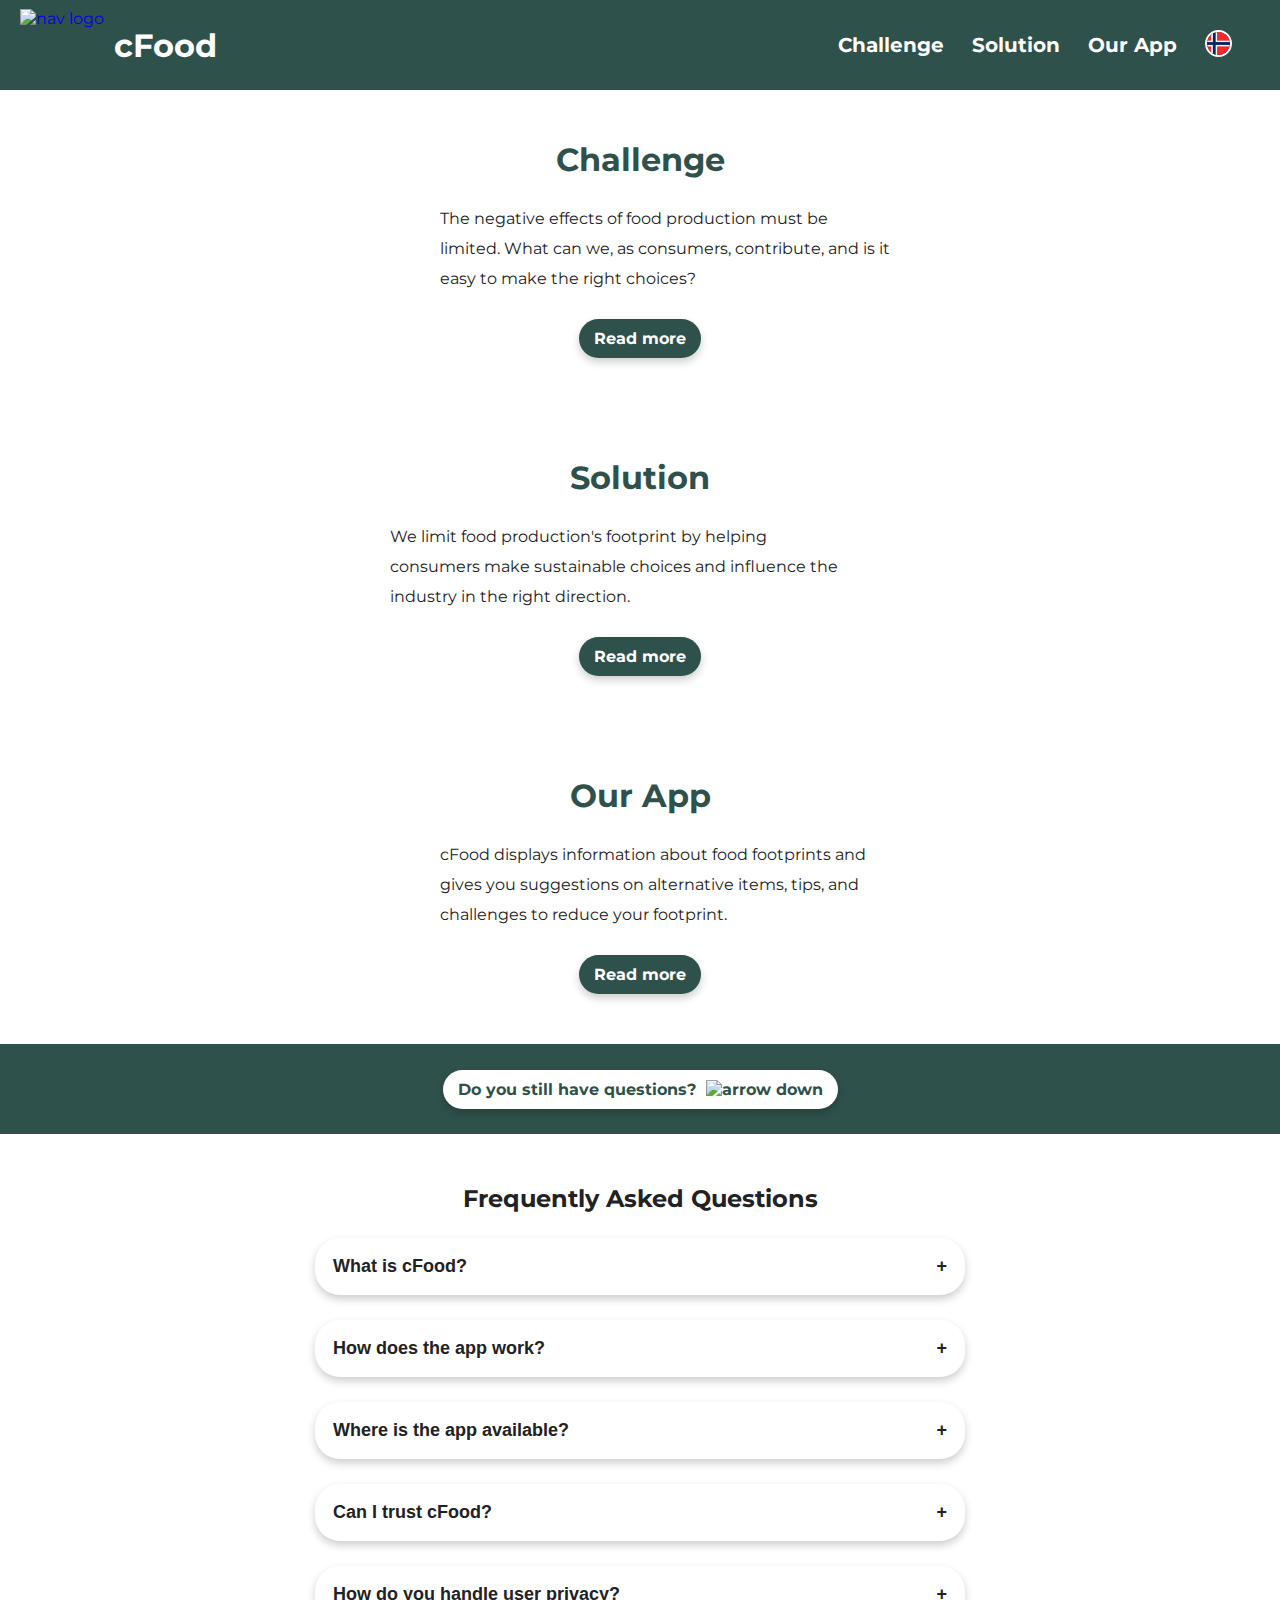
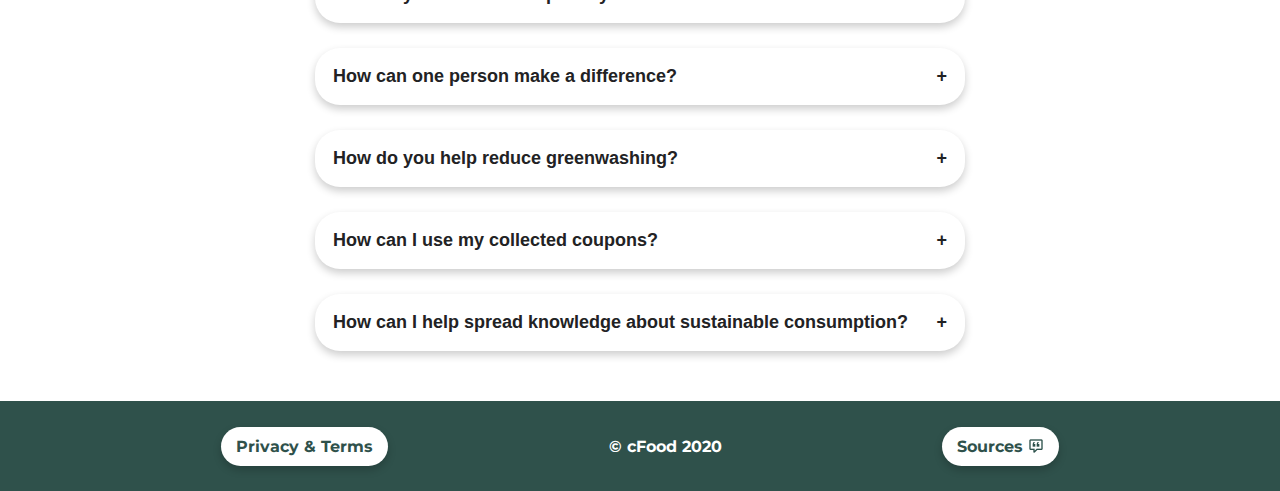
==== en/index.html @ 06d86642 "Merge pull request #17 from andordavoti/english-translation" ====
<!DOCTYPE html>
<html lang="en">

<head>
  <!-- Character set -->
  <meta charset="UTF-8" />

  <!-- Scaling -->
  <meta name="viewport" content="width=device-width, initial-scale=1.0" />

  <!-- Website title -->
  <title>cFood</title>

  <!-- Website favicon -->
  <link rel="icon" type="image/png" href="../assets/img/favicon.png" />

  <!-- CSS imports -->
  <link rel="stylesheet" href="../assets/css/nav.css" />
  <link rel="stylesheet" href="../assets/css/footer.css" />
  <link rel="stylesheet" href="../assets/css/footer.css" />
  <link rel="stylesheet" href="../assets/css/button.css" />
  <link rel="stylesheet" href="../assets/css/drop-down.css" />
  <link rel="stylesheet" href="../assets/css/index-bg.css" />
  <link rel="stylesheet" href="../assets/css/global-styles.css" />
  <noscript>
    <link rel="stylesheet" href="../assets/css/noscript.css" />
  </noscript>

  <!-- Import fonts from Google Fonts -->
  <link rel="preconnect" href="https://fonts.gstatic.com" />
  <link
    href="https://fonts.googleapis.com/css2?family=Montserrat:ital,wght@0,300;0,400;0,500;0,600;0,700;1,300;1,400;1,500;1,600;1,700&display=swap"
    rel="stylesheet" />
</head>

<body>
  <!-- NAV START -->
  <nav>
    <a href="index.html">
      <div class="nav-logo">
        <img src="../assets/img/nav-logo.png" alt="nav logo" />
        <h1>cFood</h1>
      </div>
    </a>

    <div class="links">
      <div class="link">
        <a href="challenge.html">Challenge</a>
      </div>

      <div class="link">
        <a href="solution.html">Solution</a>
      </div>

      <div class="link">
        <a href="app.html">Our App</a>
      </div>

      <div>
        <a href=""><img class="flag-icon" src="../assets/img/icons/norwegian-flag.png" alt="norwegian" /></a>
      </div>
    </div>

    <img class="hamburger" src="../assets/img/icons/menu.png" alt="hamburger menu" />
  </nav>
  <!-- NAV END -->

  <main>
    <!-- INDEX BG SECTION START -->
    <section class="index-bg">
      <div class="sections">
        <div class="section-challenge">
          <div class="section-content">
            <img src="../assets/img/decorative/index-challenge.png" alt="" />

            <div class="section-text">
              <h1>Challenge</h1>
              <p>
                The negative effects of food production must be limited. What can we, as consumers, contribute, and is
                it easy to make the right choices?
              </p>

              <a href="challenge.html" class="button green-btn">Read more</a>
            </div>
          </div>
        </div>

        <div class="section-solution">
          <div class="section-content">
            <img src="../assets/img/decorative/index-solution.png" alt="" />

            <div class="section-text">
              <h1>Solution</h1>
              <p>
                We limit food production's footprint by helping consumers make sustainable choices and influence the
                industry in the right direction.
              </p>

              <a href="solution.html" class="button green-btn">Read more</a>
            </div>
          </div>
        </div>

        <div class="section-app">
          <div class="section-content">
            <img src="../assets/img/decorative/index-app.png" alt="" />

            <div class="section-text">
              <h1>Our App</h1>
              <p>
                cFood displays information about food footprints and gives you suggestions on alternative items, tips,
                and challenges to reduce your footprint.
              </p>

              <a href="app.html" class="button green-btn">Read more</a>
            </div>
          </div>
        </div>
      </div>

      <div class="scroll-down-faq-container">
        <a href="#faq" class="button white-btn">Do you still have questions?
          <img src="../assets/img/icons/arrow-down-green.png" alt="arrow down" /></a>
      </div>
    </section>
    <!-- INDEX BG SECTION END -->

    <div id="faq" class="scroll"></div> <!-- scroll to a navbar offset div -->
    <!-- FAQ SECTION START -->
    <section class="faq-section">
      <div class="drop-down-container">
        <h2 class="drop-down-category-title">Frequently Asked Questions</h2>

        <div class="sources-drop-down-content">
          <button class="accordion">What is cFood?</button>
          <div class="panel">
            <p>
              cFood is an app that informs consumers simply and understandably about various foods' footprint.
            </p>
          </div>
        </div>

        <div class="sources-drop-down-content">
          <button class="accordion">How does the app work?</button>
          <div class="panel">
            <p>
              The user can scan or search for food or review previous purchases with integration to Rema 1000s Æ, Coop,
              and Trumf. The footprint of various foods is categorized with smiley faces for easy understanding.
            </p>
          </div>
        </div>

        <div class="sources-drop-down-content">
          <button class="accordion">Where is the app available?</button>
          <div class="panel">
            <p>
              The app is still under development and will be available for iOS and Android during 2020. You can see how
              the app works
              <a class="link-black" href="app.html">here</a>.
            </p>
          </div>
        </div>

        <div class="sources-drop-down-content">
          <button class="accordion">
            Can I trust cFood?
          </button>
          <div class="panel">
            <p>
              cFood is an information and dissemination tool. Therefore, it is our responsibility to be objective, and
              we only use reliable data and standardized classification and labeling to achieve this. You can be assured
              that we will help you make the right choices.
            </p>
          </div>
        </div>

        <div class="sources-drop-down-content">
          <button class="accordion">
            How do you handle user privacy?
          </button>
          <div class="panel">
            <p>
              We only use your information to direct the app towards your choices. We do not cooperate with any food
              producers and do not want to advertise for particular products. Our vision is to be a communicator of
              knowledge that makes sustainable choices more accessible to the public. Read more about privacy
              <a class="link-black" href="privacy.html">here</a>.
            </p>
          </div>
        </div>

        <div class="sources-drop-down-content">
          <button class="accordion">
            How can one person make a difference?
          </button>
          <div class="panel">
            <p>
              The 10 percent richest in the world account for 50 percent of the world's emissions. If we collectively
              make a lifestyle change, we as individuals will significantly reduce global CO2 emissions. We want to
              inform people so that individuals' small actions collectively can create large reductions in emissions.
            </p>
          </div>
        </div>

        <div class="sources-drop-down-content">
          <button class="accordion">
            How do you help reduce greenwashing?
          </button>
          <div class="panel">
            <p>
              We want to create a more transparent production chain by informing consumers with empirical and fact-based
              information. Ambiguous concepts such as green products are cross-checked against empirical data in a
              simple and clear way.
            </p>
          </div>
        </div>

        <div class="sources-drop-down-content">
          <button class="accordion">
            How can I use my collected coupons?
          </button>
          <div class="panel">
            <p>
              In our application, you get challenges and rewards in the form of coupons you can use in various stores.
              You can use these coupons whenever you want as long as they have not expired. You use them by clicking on
              the coupon in the application; then, you will get a barcode. You scan this in the store at checkout.
            </p>
          </div>
        </div>

        <div class="sources-drop-down-content">
          <button class="accordion">
            How can I help spread knowledge about sustainable consumption?
          </button>
          <div class="panel">
            <p>
              We are always open to spreading useful information to more recipients! If you want to cooperate with us,
              you can send an email to post@cfood.no to get in touch with us.
            </p>
          </div>
        </div>
      </div>
    </section>
    <!-- FAQ SECTION END -->
  </main>

  <!-- SCROLL TO TOP BUTTON START -->
  <button onclick="scollToTop()" class="button scroll-to-top-btn">
    <img src="../assets/img/icons/arrow-down-white.png" alt="arrow up" />
  </button>
  <!-- SCROLL TO TOP BUTTON END -->

  <!-- FOOTER START -->
  <footer>
    <a href="privacy.html" class="button white-btn">Privacy & Terms</a>
    <div class="company-name"><span>&#169; </span> cFood 2020</div>
    <a href="sources.html" class="button white-btn">
      Sources <img src="../assets/img/icons/sources-green.png" alt="" />
    </a>
  </footer>
  <!-- FOOTER END -->

  <!-- JAVASCRIPT IMPORTS START -->
  <script src="../assets/js/nav.js"></script>
  <script src="../assets/js/drop-down.js"></script>
  <script src="../assets/js/scroll-to-top.js"></script>
  <!-- JAVASCRIPT IMPORTS END -->
</body>

</html>
---- assets/css/nav.css ----
/* NAV */

/* Nav container */
nav {
  padding-right: 20px;
  height: 10vh;
  width: 100%;
  display: flex;
  align-items: center;
  justify-content: space-between;
  background-color: #2f514b;
  color: #fff;
  position: fixed;
  z-index: 3;
}

/* Nav logo styles */
nav .nav-logo {
  display: flex;
  align-items: center;
  margin-left: 20px;
  height: 8vh;

  -webkit-transition: all 0.4s ease-in-out;
  -moz-transition: all 0.4s ease-in-out;
  -o-transition: all 0.4s ease-in-out;
  transition: all 0.4s ease-in-out;
}
nav .nav-logo img {
  height: 8vh;
}
nav .nav-logo h1 {
  font-size: 2rem;
  margin-left: 10px;
  color: #fff;
}
nav .nav-logo:hover {
  -webkit-transform: translateX(10px);
  -moz-transform: translateX(10px);
  -o-transform: translateX(10px);
  transform: translateX(10px);
}

/* Flag icon styles */
nav .links .flag-icon {
  height: 3vh;
  width: 3vh;
  border: 2px solid white;
  border-radius: 50%;

  -webkit-transition: all 0.4s ease-in-out;
  -moz-transition: all 0.4s ease-in-out;
  -o-transition: all 0.4s ease-in-out;
  transition: all 0.4s ease-in-out;
}
nav .links .flag-icon:hover {
  -webkit-transform: translateY(-5px);
  -moz-transform: translateY(-5px);
  -o-transform: translateY(-5px);
  transform: translateY(-5px);
}

/* Nav link styles */
nav .links {
  max-width: 450px;
  width: 100%;
  display: flex;
  align-items: center;
  justify-content: space-evenly;
}
nav a {
  z-index: 3;
}
nav .link a {
  color: #fff;
  font-weight: bold;
  font-size: 1.25rem;
  text-align: center;
  position: relative;
}
nav .link a:before,
nav .link a:after {
  content: "";
  position: absolute;
  bottom: -5px;
  width: 0px;
  height: 3px;
  -webkit-transition: all 0.4s ease-in-out;
  -moz-transition: all 0.4s ease-in-out;
  -o-transition: all 0.4s ease-in-out;
  transition: all 0.4s ease-in-out;
  opacity: 0;
  background-color: #fff;
}
nav .link a:before {
  left: 50%;
}
nav .link a:after {
  right: 50%;
}
nav .link:hover {
  cursor: pointer;
}
nav .link:hover a:before,
nav .link:hover a:after,
nav .link .active:before,
nav .link .active:after {
  opacity: 1;
}
nav .link:hover a:before,
nav .link:hover a:after,
nav .link .active:before,
nav .link .active:after {
  width: 50%;
}

.hamburger {
  display: none;
}

/* Mobile layout */
@media screen and (max-width: 768px) {
  nav .links {
    position: fixed;
    top: 0;
    background: #2f514b;
    height: 100vh;
    max-width: 100%;
    width: 100%;
    flex-direction: column;
    clip-path: circle(100px at 90% -10%);
    -webkit-clip-path: circle(100px at 90% -10%);
    -webkit-transition: all 1s ease-out;
    -moz-transition: all 1s ease-out;
    -o-transition: all 1s ease-out;
    transition: all 1s ease-out;
    pointer-events: none;
    align-items: center;
    justify-content: space-evenly;
    z-index: 2;
  }
  nav .open {
    clip-path: circle(150vh at 90% -10%);
    -webkit-clip-path: circle(150vh at 90% -10%);
    pointer-events: all;
  }

  nav .links .flag-icon {
    height: 7vh;
    width: 7vh;
  }

  nav .links .link {
    z-index: 2;
    opacity: 0;
  }
  nav .links .link a {
    font-size: 1.75rem;
  }

  /* fade in each nav link one by one */
  nav .links .link:nth-child(1) {
    -webkit-transition: all 0.5s ease-in 0.2s;
    -moz-transition: all 0.5s ease-in 0.2s;
    -o-transition: all 0.5s ease-in 0.2s;
    transition: all 0.5s ease-in 0.2s;
  }
  nav .links .link:nth-child(2) {
    -webkit-transition: all 0.5s ease-in 0.4s;
    -moz-transition: all 0.5s ease-in 0.4s;
    -o-transition: all 0.5s ease-in 0.4s;
    transition: all 0.5s ease-in 0.4s;
  }
  nav .links .link:nth-child(3) {
    -webkit-transition: all 0.5s ease-in 0.6s;
    -moz-transition: all 0.5s ease-in 0.6s;
    -o-transition: all 0.5s ease-in 0.6s;
    transition: all 0.5s ease-in 0.6s;
  }

  /* fade in the flag icon */
  nav .links .flag-icon {
    z-index: 2;
    opacity: 0;

    -webkit-transition: all 0.5s ease-in 0.8s;
    -moz-transition: all 0.5s ease-in 0.8s;
    -o-transition: all 0.5s ease-in 0.8s;
    transition: all 0.5s ease-in 0.8s;
  }

  nav .links .fade {
    opacity: 1;
  }

  .hamburger {
    display: block;
    z-index: 2;
    height: 5vh;
    cursor: pointer;
  }
}
---- assets/css/footer.css ----
/* FOOTER */

/* Dekstop footer */
footer {
  min-height: 10vh;
  display: flex;
  justify-content: space-evenly;
  align-items: center;
  background-color: #2f514b;
  color: #fff;
  font-weight: bold;
}

/* Mobile footer */
@media screen and (max-width: 768px) {
  footer {
    flex-direction: column;
    padding: 40px;
  }

  .company-name {
    padding: 20px;
  }
}
---- assets/css/footer.css ----
/* FOOTER */

/* Dekstop footer */
footer {
  min-height: 10vh;
  display: flex;
  justify-content: space-evenly;
  align-items: center;
  background-color: #2f514b;
  color: #fff;
  font-weight: bold;
}

/* Mobile footer */
@media screen and (max-width: 768px) {
  footer {
    flex-direction: column;
    padding: 40px;
  }

  .company-name {
    padding: 20px;
  }
}
---- assets/css/button.css ----
/* BUTTONS */

/* General button styles */
.button {
  display: flex;
  justify-content: center;
  align-items: center;
  cursor: pointer;
  text-align: center;
  font-weight: bold;
  font-size: 16px;
  padding: 10px 15px;
  border-radius: 25px;
  border: none;

  -webkit-transition: all 0.4s ease-in-out;
  -moz-transition: all 0.4s ease-in-out;
  -o-transition: all 0.4s ease-in-out;
  transition: all 0.4s ease-in-out;
  box-shadow: 0 4px 8px 0 rgba(0, 0, 0, 0.2);
}
.button:hover {
  -webkit-transform: translateY(-5px);
  -moz-transform: translateY(-5px);
  -o-transform: translateY(-5px);
  transform: translateY(-5px);
}

/* White button */
.white-btn {
  background-color: #fff;
  color: #2f514b;
}

/* Green button */
.green-btn {
  background-color: #2f514b;
  color: #fff;
}

/* Nested image in the green or white button */
.white-btn img,
.green-btn img {
  width: 16px;
  margin-left: 5px;
}

/* Scroll to top button */
.scroll-to-top-btn {
  opacity: 0;
  position: fixed;
  width: 50px;
  height: 50px;
  border-radius: 50%;
  bottom: 2.5vh;
  right: 25px;
  z-index: 10;
  border: 3px solid #fff;
  background-color: #2f514b;
  cursor: pointer;
  outline: none;
}
.scroll-to-top-btn img {
  width: 30px;
  transform: rotate(180deg);
}

/* Hide scroll to top button on mobile devices, it's redundant since it's a built in feature on mobile devices and it would cover up content */
@media screen and (max-width: 768px) {
  .scroll-to-top-btn {
    display: none;
  }
}
---- assets/css/drop-down.css ----
/* DROPDOWN */

/* Main Container */
.drop-down-container {
  padding: 50px;
  padding-top: 0px;
  max-width: 750px;
  display: block;
  margin-left: auto;
  margin-right: auto;
  text-align: left;
}

/* Category title styles */
.drop-down-category-title {
  padding-top: 50px;
  text-align: center;
  color: var(--dark-green);
}

/* Accordion styles */
.accordion {
  outline: 0;
  background-color: var(--white);
  color: var(--black);
  cursor: pointer;
  padding: 18px;
  margin-top: 25px;
  width: 100%;
  border: none;
  text-align: left;
  font-size: 18px;
  font-weight: 600;
  box-shadow: 0 4px 8px 0 rgba(0, 0, 0, 0.2);
  border-radius: 25px;
}
.accordion:hover {
  background-color: whitesmoke;
}
.accordion:focus {
  border: 5px solid #2f514b;
}
.accordion:after {
  content: "\002B";
  color: var(--dark-green);
  font-weight: bold;
  float: right;
  margin-left: 5px;

  -webkit-transition: all 0.25s ease-in-out;
  -moz-transition: all 0.25s ease-in-out;
  -o-transition: all 0.25s ease-in-out;
  transition: all 0.25s ease-in-out;
}

/* Panel styles */
.panel {
  border-bottom-left-radius: 25px;
  border-bottom-right-radius: 25px;
  padding: 0 18px;
  max-height: 0;
  background-color: whitesmoke;
  font-size: 15px;
  display: block;
  overflow: hidden;

  -webkit-transition: all 0.25s ease-in-out;
  -moz-transition: all 0.25s ease-in-out;
  -o-transition: all 0.25s ease-in-out;
  transition: all 0.25s ease-in-out;
}
.panel-open {
  max-height: 1000vh; /* should expand to as big as it can be, to achieve an animation it needs to use the max-height property */
  padding: 18px 18px;
}
.panel p {
  font-size: 15px;
  line-height: 30px;
  color: var(--black);
}

/* Active classes for when the accordion is open */
.active {
  border-bottom-left-radius: 0;
  border-bottom-right-radius: 0;
}
.active:after {
  transform: rotate(45deg);
}

@media screen and (max-width: 768px) {
  .drop-down-container {
    padding: 25px;
    padding-top: 0px;
  }
  .drop-down-category-title {
    padding-top: 25px;
  }
}
---- assets/css/index-bg.css ----
/* INDEX PAGE MAIN BACKGROUND */

/* Section styles */
.index-bg .sections {
  padding-top: 10vh; /* offset height of navbar */
  width: 100%;
  height: 90vh;
  display: flex;
  flex-direction: row;
  flex: 1;
  justify-content: space-between;
  overflow: hidden;
}

/* Scroll down to FAQ container style  */
.index-bg .scroll-down-faq-container {
  height: 10vh;
  background-color: #2f514b;
  display: flex;
  justify-content: center;
  align-items: center;
}
.index-bg .scroll-down-faq-container .button {
  display: inline-block;
}

/* Borders for challenge and app sections */
.index-bg .section-challenge {
  border-right: 4px solid #2f514b;
}
.index-bg .section-app {
  border-left: 4px solid #2f514b;
}

/* Common styles for all sections */
.index-bg .section-challenge,
.index-bg .section-solution,
.index-bg .section-app {
  flex: 1;
  background-position: center;
  background-repeat: no-repeat;
  background-size: cover;
  display: flex;
  flex-direction: column;
  justify-content: center;
  align-items: center;
}

/* Styles for section content */
.index-bg .section-content {
  display: flex;
  flex-direction: column;
  align-items: center;
}
.index-bg .section-content .section-text {
  text-align: center;
}
.index-bg .section-content img {
  max-width: 200px;
  max-height: 200px;
}
.index-bg .section-content h1 {
  padding: 25px;
  color: #2f514b;
}
.index-bg .section-content p {
  padding: 0 50px;
  padding-bottom: 25px;
  line-height: 30px;
  max-width: 500px;
  text-align: left;
}
.index-bg .section-content .button {
  display: inline-block;
}

/* Tablet layout */
@media screen and (max-width: 1400px) {
  .index-bg .sections {
    padding-top: 10vh;
    width: 100%;
    height: auto;
    flex-direction: column;
  }

  .index-bg .section-challenge,
  .index-bg .section-solution,
  .index-bg .section-app {
    transform: none;
  }

  .index-bg .section-content {
    flex-direction: row-reverse;
    transform: none;
  }

  .index-bg .section-challenge {
    border-right: none;
    padding-top: 50px;
    padding-bottom: 50px;
  }

  .index-bg .section-solution {
    padding-top: 50px;
    padding-bottom: 50px;
  }

  .index-bg .section-app {
    border-left: none;
    padding-bottom: 50px;
    padding-top: 50px;
  }

  .index-bg .section-challenge .section-content,
  .index-bg .section-app .section-content {
    flex-direction: row;
  }

  .index-bg .section-solution p {
    padding-left: 0;
  }

  .index-bg .section-challenge p,
  .index-bg .section-app p {
    padding-right: 0;
  }

  .index-bg .section-content h1 {
    padding-top: 0;
  }
}

/* Mobile layout */
@media screen and (max-width: 768px) {
  .index-bg .section-content {
    flex-direction: column;
  }

  .index-bg .section-challenge .section-content,
  .index-bg .section-app .section-content {
    flex-direction: column;
  }

  .index-bg .section-content h1 {
    padding-top: 25px;
  }

  .index-bg .section-challenge p,
  .index-bg .section-solution p,
  .index-bg .section-app p {
    padding-left: 25px;
    padding-right: 25px;
  }
}
---- assets/css/global-styles.css ----
/* GLOBAL STYLES */

/* Reset padding and margin for all HTML elements and standardize box sizing */
* {
  padding: 0;
  margin: 0;
  box-sizing: border-box;
}

html {
  scroll-behavior: smooth; /* Enable smooth scrolling for supported browsers */
}

body {
  color: #222224; /* set default color for all elements */
  font-family: "Montserrat", sans-serif; /* set default font */
  background-color: #ffffff;
}

/* LINK STYLES FOR SOURCES AND DIRECT LINKS */
a {
  text-decoration: none;
}

.link-white {
  color: #fff;
}

.link-white:hover {
  color: #2f514b;
  font-weight: bold;
}

.link-green {
  color: #222224;
}

.link-green:hover {
  color: #2f514b;
}

.external-link {
  text-decoration: underline;
  color: #222224;
}

.external-link-img {
  width: 16px;
  height: 16px;
}

.external-link:hover {
  color: #2f514b;
}

.box-links {
  text-align: center;
  padding-top: 10px;
}

/* BOLD STYLE FOR TEXT ELEMENTS */
.weighted-text {
  color: #2f514b;
  font-weight: bold;
}
.weighted-text-black {
  font-weight: bold;
}

/* Offset the navbar height */
.scroll {
  position: absolute;
  transform: translateY(-10vh);
}

/* SECTION STYLES */
.full-height-nav,
.full-height-nav-footer {
  display: flex;
  flex-direction: column;
  justify-content: center;
}

.full-height-nav {
  min-height: 90vh;
}

.full-height-nav-footer {
  min-height: 80vh;
  border-top: 1px solid lightgray;
}

.faq-section {
  width: 100%;
}

/* SPACING (always overwrite existing styles) */
.m-top-0 {
  margin-top: 0 !important;
}

.m-top-25 {
  margin-top: 25px !important;
}

.p-top-25 {
  padding-top: 25px !important;
}

.p-top-50 {
  padding-top: 50px !important;
}

.p-bottom-0 {
  padding-bottom: 0 !important;
}

.p-bottom-25 {
  padding-bottom: 25px !important;
}

.p-bottom-50 {
  padding-bottom: 50px !important;
}
---- assets/css/noscript.css ----
/* NO SCRIPT STYLES */

/* Drop down styles */
.panel {
  max-height: 300vh; /* open up the accordions when JS is disabled */
  padding: 18px 18px;
}
.accordion {
  border-bottom-left-radius: 0;
  border-bottom-right-radius: 0;
}
.accordion:after {
  content: ""; /* Remove open/close icon */
}

/* Mobile navbar styles */
@media screen and (max-width: 768px) {
  nav {
    padding-right: 0;
  }

  .hamburger {
    display: none;
  }

  nav .nav-logo {
    display: block;
    margin-left: 5px;
  }

  nav .nav-logo h1 {
    display: none;
  }

  nav .links .flag-icon {
    opacity: 1;
    height: 3vh;
    width: 3vh;
  }

  nav .links {
    position: static;
    background: var(--dark-green);
    height: 10vh;
    max-width: 100%;
    width: 100%;
    clip-path: none;
    -webkit-clip-path: none;
    -webkit-transition: all 1s ease-out;
    -moz-transition: all 1s ease-out;
    -o-transition: all 1s ease-out;
    transition: none;
    pointer-events: all;
    flex-direction: row;
    align-items: center;
    justify-content: space-evenly;
  }

  nav .links .link {
    z-index: 2;
    opacity: 1;
  }

  nav .links .link a {
    font-size: 1rem;
  }
}
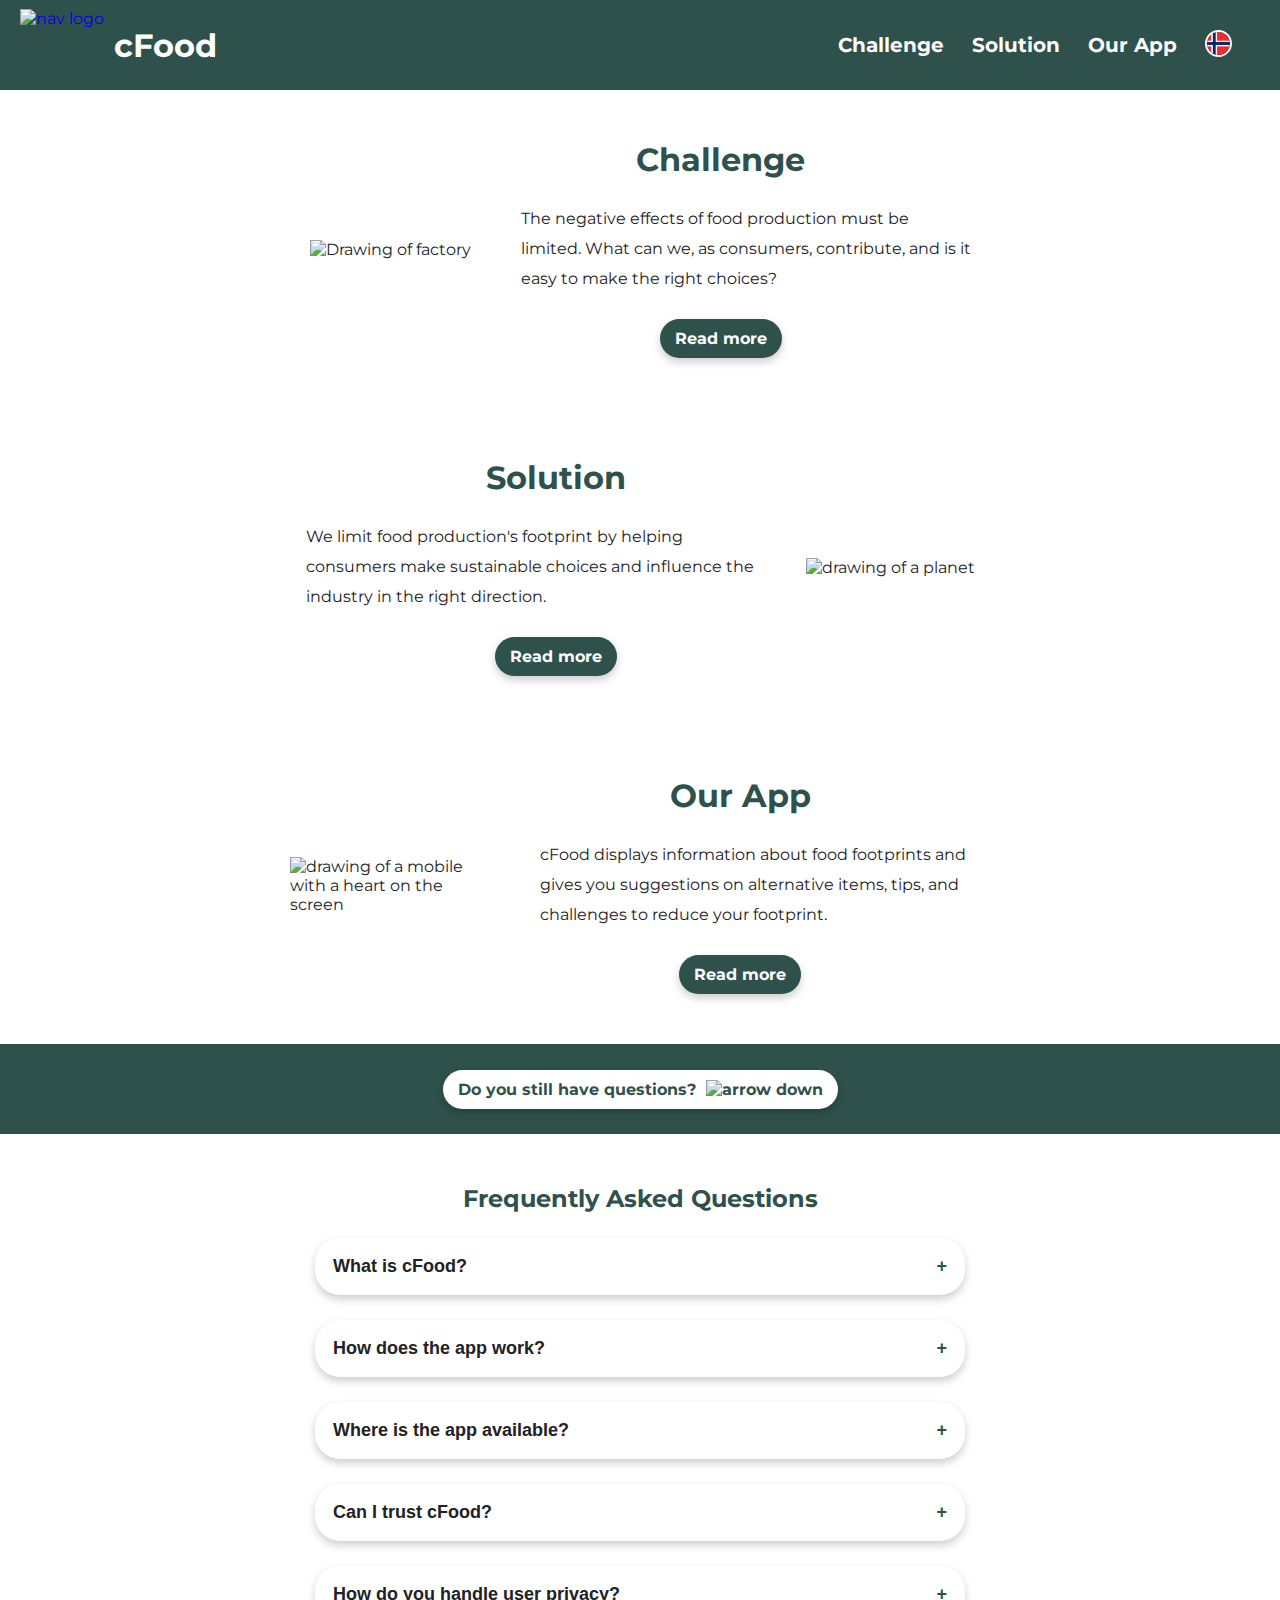
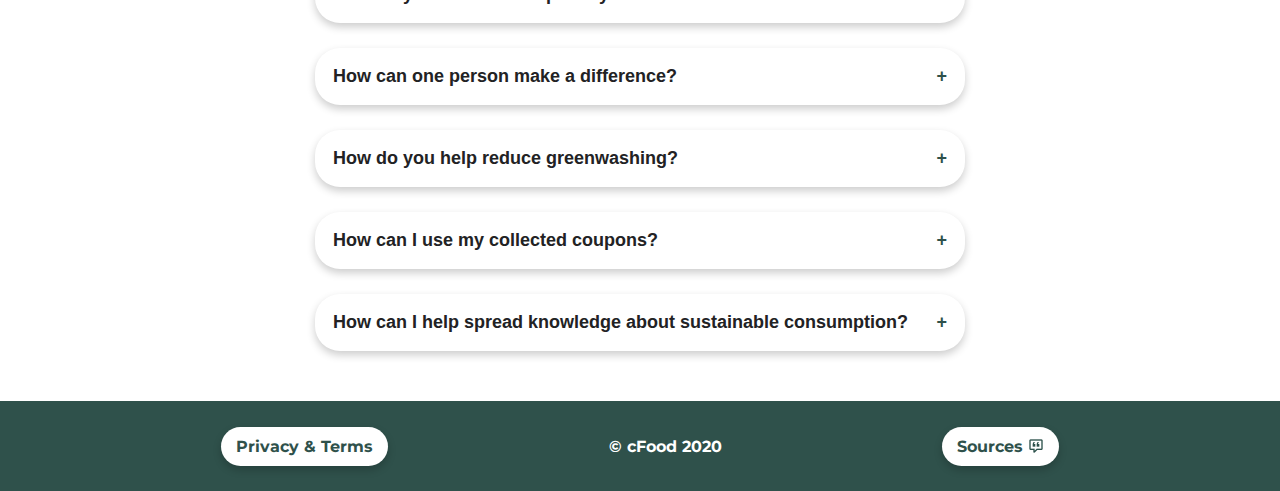
==== commit 246ca6b7: "added link to flag icon" ====
--- a/en/index.html
+++ b/en/index.html
@@ -16,7 +16,6 @@
 
   <!-- CSS imports -->
   <link rel="stylesheet" href="../assets/css/nav.css" />
-  <link rel="stylesheet" href="../assets/css/footer.css" />
   <link rel="stylesheet" href="../assets/css/footer.css" />
   <link rel="stylesheet" href="../assets/css/button.css" />
   <link rel="stylesheet" href="../assets/css/drop-down.css" />
@@ -57,7 +56,8 @@
       </div>
 
       <div>
-        <a href=""><img class="flag-icon" src="../assets/img/icons/norwegian-flag.png" alt="norwegian" /></a>
+        <a href="../index.html"><img class="flag-icon" src="../assets/img/icons/norwegian-flag.png"
+            alt="norwegian flag" /></a>
       </div>
     </div>
 
@@ -71,7 +71,7 @@
       <div class="sections">
         <div class="section-challenge">
           <div class="section-content">
-            <img src="../assets/img/decorative/index-challenge.png" alt="" />
+            <img src="../assets/img/decorative/index-challenge.png" alt="Drawing of factory" />
 
             <div class="section-text">
               <h1>Challenge</h1>
@@ -87,7 +87,7 @@
 
         <div class="section-solution">
           <div class="section-content">
-            <img src="../assets/img/decorative/index-solution.png" alt="" />
+            <img src="../assets/img/decorative/index-solution.png" alt="drawing of a planet" />
 
             <div class="section-text">
               <h1>Solution</h1>
@@ -103,7 +103,7 @@
 
         <div class="section-app">
           <div class="section-content">
-            <img src="../assets/img/decorative/index-app.png" alt="" />
+            <img src="../assets/img/decorative/index-app.png" alt="drawing of a mobile with a heart on the screen" />
 
             <div class="section-text">
               <h1>Our App</h1>
@@ -254,7 +254,7 @@
     <a href="privacy.html" class="button white-btn">Privacy & Terms</a>
     <div class="company-name"><span>&#169; </span> cFood 2020</div>
     <a href="sources.html" class="button white-btn">
-      Sources <img src="../assets/img/icons/sources-green.png" alt="" />
+      Sources <img src="../assets/img/icons/sources-green.png" alt="sources icon" />
     </a>
   </footer>
   <!-- FOOTER END -->
--- a/assets/css/nav.css
+++ b/assets/css/nav.css
@@ -5,24 +5,33 @@
   padding-right: 20px;
   height: 10vh;
   width: 100%;
+  display: -webkit-box;
+  display: -ms-flexbox;
   display: flex;
+  -webkit-box-align: center;
+  -ms-flex-align: center;
   align-items: center;
+  -webkit-box-pack: justify;
+  -ms-flex-pack: justify;
   justify-content: space-between;
-  background-color: #2f514b;
-  color: #fff;
+  background-color: var(--dark-green);
+  color: var(--white);
   position: fixed;
   z-index: 3;
 }
 
 /* Nav logo styles */
 nav .nav-logo {
+  display: -webkit-box;
+  display: -ms-flexbox;
   display: flex;
+  -webkit-box-align: center;
+  -ms-flex-align: center;
   align-items: center;
   margin-left: 20px;
   height: 8vh;
 
   -webkit-transition: all 0.4s ease-in-out;
-  -moz-transition: all 0.4s ease-in-out;
   -o-transition: all 0.4s ease-in-out;
   transition: all 0.4s ease-in-out;
 }
@@ -32,12 +41,11 @@
 nav .nav-logo h1 {
   font-size: 2rem;
   margin-left: 10px;
-  color: #fff;
+  color: var(--white);
 }
 nav .nav-logo:hover {
   -webkit-transform: translateX(10px);
-  -moz-transform: translateX(10px);
-  -o-transform: translateX(10px);
+  -ms-transform: translateX(10px);
   transform: translateX(10px);
 }
 
@@ -49,14 +57,12 @@
   border-radius: 50%;
 
   -webkit-transition: all 0.4s ease-in-out;
-  -moz-transition: all 0.4s ease-in-out;
   -o-transition: all 0.4s ease-in-out;
   transition: all 0.4s ease-in-out;
 }
 nav .links .flag-icon:hover {
   -webkit-transform: translateY(-5px);
-  -moz-transform: translateY(-5px);
-  -o-transform: translateY(-5px);
+  -ms-transform: translateY(-5px);
   transform: translateY(-5px);
 }
 
@@ -64,15 +70,21 @@
 nav .links {
   max-width: 450px;
   width: 100%;
+  display: -webkit-box;
+  display: -ms-flexbox;
   display: flex;
+  -webkit-box-align: center;
+  -ms-flex-align: center;
   align-items: center;
+  -webkit-box-pack: space-evenly;
+  -ms-flex-pack: space-evenly;
   justify-content: space-evenly;
 }
 nav a {
   z-index: 3;
 }
 nav .link a {
-  color: #fff;
+  color: var(--white);
   font-weight: bold;
   font-size: 1.25rem;
   text-align: center;
@@ -86,11 +98,10 @@
   width: 0px;
   height: 3px;
   -webkit-transition: all 0.4s ease-in-out;
-  -moz-transition: all 0.4s ease-in-out;
   -o-transition: all 0.4s ease-in-out;
   transition: all 0.4s ease-in-out;
   opacity: 0;
-  background-color: #fff;
+  background-color: var(--white);
 }
 nav .link a:before {
   left: 50%;
@@ -123,19 +134,25 @@
   nav .links {
     position: fixed;
     top: 0;
-    background: #2f514b;
+    background: var(--dark-green);
     height: 100vh;
     max-width: 100%;
     width: 100%;
+    -webkit-box-orient: vertical;
+    -webkit-box-direction: normal;
+    -ms-flex-direction: column;
     flex-direction: column;
     clip-path: circle(100px at 90% -10%);
     -webkit-clip-path: circle(100px at 90% -10%);
     -webkit-transition: all 1s ease-out;
-    -moz-transition: all 1s ease-out;
     -o-transition: all 1s ease-out;
     transition: all 1s ease-out;
     pointer-events: none;
+    -webkit-box-align: center;
+    -ms-flex-align: center;
     align-items: center;
+    -webkit-box-pack: space-evenly;
+    -ms-flex-pack: space-evenly;
     justify-content: space-evenly;
     z-index: 2;
   }
@@ -161,19 +178,16 @@
   /* fade in each nav link one by one */
   nav .links .link:nth-child(1) {
     -webkit-transition: all 0.5s ease-in 0.2s;
-    -moz-transition: all 0.5s ease-in 0.2s;
     -o-transition: all 0.5s ease-in 0.2s;
     transition: all 0.5s ease-in 0.2s;
   }
   nav .links .link:nth-child(2) {
     -webkit-transition: all 0.5s ease-in 0.4s;
-    -moz-transition: all 0.5s ease-in 0.4s;
     -o-transition: all 0.5s ease-in 0.4s;
     transition: all 0.5s ease-in 0.4s;
   }
   nav .links .link:nth-child(3) {
     -webkit-transition: all 0.5s ease-in 0.6s;
-    -moz-transition: all 0.5s ease-in 0.6s;
     -o-transition: all 0.5s ease-in 0.6s;
     transition: all 0.5s ease-in 0.6s;
   }
@@ -184,7 +198,6 @@
     opacity: 0;
 
     -webkit-transition: all 0.5s ease-in 0.8s;
-    -moz-transition: all 0.5s ease-in 0.8s;
     -o-transition: all 0.5s ease-in 0.8s;
     transition: all 0.5s ease-in 0.8s;
   }
--- a/assets/css/footer.css
+++ b/assets/css/footer.css
@@ -3,17 +3,26 @@
 /* Dekstop footer */
 footer {
   min-height: 10vh;
+  display: -webkit-box;
+  display: -ms-flexbox;
   display: flex;
+  -webkit-box-pack: space-evenly;
+  -ms-flex-pack: space-evenly;
   justify-content: space-evenly;
+  -webkit-box-align: center;
+  -ms-flex-align: center;
   align-items: center;
-  background-color: #2f514b;
-  color: #fff;
+  background-color: var(--dark-green);
+  color: var(--white);
   font-weight: bold;
 }
 
 /* Mobile footer */
 @media screen and (max-width: 768px) {
   footer {
+    -webkit-box-orient: vertical;
+    -webkit-box-direction: normal;
+    -ms-flex-direction: column;
     flex-direction: column;
     padding: 40px;
   }
--- a/assets/css/button.css
+++ b/assets/css/button.css
@@ -2,8 +2,14 @@
 
 /* General button styles */
 .button {
+  display: -webkit-box;
+  display: -ms-flexbox;
   display: flex;
+  -webkit-box-pack: center;
+  -ms-flex-pack: center;
   justify-content: center;
+  -webkit-box-align: center;
+  -ms-flex-align: center;
   align-items: center;
   cursor: pointer;
   text-align: center;
@@ -14,28 +20,27 @@
   border: none;
 
   -webkit-transition: all 0.4s ease-in-out;
-  -moz-transition: all 0.4s ease-in-out;
   -o-transition: all 0.4s ease-in-out;
   transition: all 0.4s ease-in-out;
+  -webkit-box-shadow: 0 4px 8px 0 rgba(0, 0, 0, 0.2);
   box-shadow: 0 4px 8px 0 rgba(0, 0, 0, 0.2);
 }
 .button:hover {
   -webkit-transform: translateY(-5px);
-  -moz-transform: translateY(-5px);
-  -o-transform: translateY(-5px);
+  -ms-transform: translateY(-5px);
   transform: translateY(-5px);
 }
 
 /* White button */
 .white-btn {
-  background-color: #fff;
-  color: #2f514b;
+  background-color: var(--white);
+  color: var(--dark-green);
 }
 
 /* Green button */
 .green-btn {
-  background-color: #2f514b;
-  color: #fff;
+  background-color: var(--dark-green);
+  color: var(--white);
 }
 
 /* Nested image in the green or white button */
@@ -56,12 +61,14 @@
   right: 25px;
   z-index: 10;
   border: 3px solid #fff;
-  background-color: #2f514b;
+  background-color: var(--dark-green);
   cursor: pointer;
   outline: none;
 }
 .scroll-to-top-btn img {
   width: 30px;
+  -webkit-transform: rotate(180deg);
+  -ms-transform: rotate(180deg);
   transform: rotate(180deg);
 }
 
--- a/assets/css/drop-down.css
+++ b/assets/css/drop-down.css
@@ -31,6 +31,7 @@
   text-align: left;
   font-size: 18px;
   font-weight: 600;
+  -webkit-box-shadow: 0 4px 8px 0 rgba(0, 0, 0, 0.2);
   box-shadow: 0 4px 8px 0 rgba(0, 0, 0, 0.2);
   border-radius: 25px;
 }
@@ -48,7 +49,6 @@
   margin-left: 5px;
 
   -webkit-transition: all 0.25s ease-in-out;
-  -moz-transition: all 0.25s ease-in-out;
   -o-transition: all 0.25s ease-in-out;
   transition: all 0.25s ease-in-out;
 }
@@ -65,7 +65,6 @@
   overflow: hidden;
 
   -webkit-transition: all 0.25s ease-in-out;
-  -moz-transition: all 0.25s ease-in-out;
   -o-transition: all 0.25s ease-in-out;
   transition: all 0.25s ease-in-out;
 }
@@ -85,6 +84,8 @@
   border-bottom-right-radius: 0;
 }
 .active:after {
+  -webkit-transform: rotate(45deg);
+  -ms-transform: rotate(45deg);
   transform: rotate(45deg);
 }
 
--- a/assets/css/index-bg.css
+++ b/assets/css/index-bg.css
@@ -5,9 +5,18 @@
   padding-top: 10vh; /* offset height of navbar */
   width: 100%;
   height: 90vh;
-  display: flex;
+  display: -webkit-box;
+  display: -ms-flexbox;
+  display: flex;
+  -webkit-box-orient: horizontal;
+  -webkit-box-direction: normal;
+  -ms-flex-direction: row;
   flex-direction: row;
+  -webkit-box-flex: 1;
+  -ms-flex: 1;
   flex: 1;
+  -webkit-box-pack: justify;
+  -ms-flex-pack: justify;
   justify-content: space-between;
   overflow: hidden;
 }
@@ -15,9 +24,15 @@
 /* Scroll down to FAQ container style  */
 .index-bg .scroll-down-faq-container {
   height: 10vh;
-  background-color: #2f514b;
-  display: flex;
+  background-color: var(--dark-green);
+  display: -webkit-box;
+  display: -ms-flexbox;
+  display: flex;
+  -webkit-box-pack: center;
+  -ms-flex-pack: center;
   justify-content: center;
+  -webkit-box-align: center;
+  -ms-flex-align: center;
   align-items: center;
 }
 .index-bg .scroll-down-faq-container .button {
@@ -36,20 +51,38 @@
 .index-bg .section-challenge,
 .index-bg .section-solution,
 .index-bg .section-app {
+  -webkit-box-flex: 1;
+  -ms-flex: 1;
   flex: 1;
   background-position: center;
   background-repeat: no-repeat;
   background-size: cover;
-  display: flex;
+  display: -webkit-box;
+  display: -ms-flexbox;
+  display: flex;
+  -webkit-box-orient: vertical;
+  -webkit-box-direction: normal;
+  -ms-flex-direction: column;
   flex-direction: column;
+  -webkit-box-pack: center;
+  -ms-flex-pack: center;
   justify-content: center;
+  -webkit-box-align: center;
+  -ms-flex-align: center;
   align-items: center;
 }
 
 /* Styles for section content */
 .index-bg .section-content {
-  display: flex;
+  display: -webkit-box;
+  display: -ms-flexbox;
+  display: flex;
+  -webkit-box-orient: vertical;
+  -webkit-box-direction: normal;
+  -ms-flex-direction: column;
   flex-direction: column;
+  -webkit-box-align: center;
+  -ms-flex-align: center;
   align-items: center;
 }
 .index-bg .section-content .section-text {
@@ -61,7 +94,7 @@
 }
 .index-bg .section-content h1 {
   padding: 25px;
-  color: #2f514b;
+  color: var(--dark-green);
 }
 .index-bg .section-content p {
   padding: 0 50px;
@@ -80,17 +113,27 @@
     padding-top: 10vh;
     width: 100%;
     height: auto;
+    -webkit-box-orient: vertical;
+    -webkit-box-direction: normal;
+    -ms-flex-direction: column;
     flex-direction: column;
   }
 
   .index-bg .section-challenge,
   .index-bg .section-solution,
   .index-bg .section-app {
+    -webkit-transform: none;
+    -ms-transform: none;
     transform: none;
   }
 
   .index-bg .section-content {
+    -webkit-box-orient: horizontal;
+    -webkit-box-direction: reverse;
+    -ms-flex-direction: row-reverse;
     flex-direction: row-reverse;
+    -webkit-transform: none;
+    -ms-transform: none;
     transform: none;
   }
 
@@ -113,6 +156,9 @@
 
   .index-bg .section-challenge .section-content,
   .index-bg .section-app .section-content {
+    -webkit-box-orient: horizontal;
+    -webkit-box-direction: normal;
+    -ms-flex-direction: row;
     flex-direction: row;
   }
 
@@ -133,11 +179,17 @@
 /* Mobile layout */
 @media screen and (max-width: 768px) {
   .index-bg .section-content {
+    -webkit-box-orient: vertical;
+    -webkit-box-direction: normal;
+    -ms-flex-direction: column;
     flex-direction: column;
   }
 
   .index-bg .section-challenge .section-content,
   .index-bg .section-app .section-content {
+    -webkit-box-orient: vertical;
+    -webkit-box-direction: normal;
+    -ms-flex-direction: column;
     flex-direction: column;
   }
 
--- a/assets/css/global-styles.css
+++ b/assets/css/global-styles.css
@@ -1,9 +1,18 @@
 /* GLOBAL STYLES */
+
+/* Defining the color palette in CSS variables */
+:root {
+  --white: #fff;
+  --black: #222224;
+  --light-green: #b0d6cf;
+  --dark-green: #2f514b;
+}
 
 /* Reset padding and margin for all HTML elements and standardize box sizing */
 * {
   padding: 0;
   margin: 0;
+  -webkit-box-sizing: border-box;
   box-sizing: border-box;
 }
 
@@ -12,9 +21,9 @@
 }
 
 body {
-  color: #222224; /* set default color for all elements */
+  color: var(--black); /* set default color for all elements */
   font-family: "Montserrat", sans-serif; /* set default font */
-  background-color: #ffffff;
+  background-color: var(--white);
 }
 
 /* LINK STYLES FOR SOURCES AND DIRECT LINKS */
@@ -23,34 +32,34 @@
 }
 
 .link-white {
-  color: #fff;
+  color: var(--white);
 }
 
 .link-white:hover {
-  color: #2f514b;
+  color: var(--dark-green);
   font-weight: bold;
 }
 
-.link-green {
-  color: #222224;
+.link-black {
+  color: var(--black);
 }
 
-.link-green:hover {
-  color: #2f514b;
+.link-black:hover {
+  color: var(--dark-green);
 }
 
-.external-link {
+.underline-link {
   text-decoration: underline;
-  color: #222224;
+  color: var(--black);
 }
 
-.external-link-img {
+.underline-link-img {
   width: 16px;
   height: 16px;
 }
 
-.external-link:hover {
-  color: #2f514b;
+.underline-link:hover {
+  color: var(--dark-green);
 }
 
 .box-links {
@@ -60,7 +69,7 @@
 
 /* BOLD STYLE FOR TEXT ELEMENTS */
 .weighted-text {
-  color: #2f514b;
+  color: var(--dark-green);
   font-weight: bold;
 }
 .weighted-text-black {
@@ -70,14 +79,23 @@
 /* Offset the navbar height */
 .scroll {
   position: absolute;
+  -webkit-transform: translateY(-10vh);
+  -ms-transform: translateY(-10vh);
   transform: translateY(-10vh);
 }
 
 /* SECTION STYLES */
 .full-height-nav,
 .full-height-nav-footer {
+  display: -webkit-box;
+  display: -ms-flexbox;
   display: flex;
+  -webkit-box-orient: vertical;
+  -webkit-box-direction: normal;
+  -ms-flex-direction: column;
   flex-direction: column;
+  -webkit-box-pack: center;
+  -ms-flex-pack: center;
   justify-content: center;
 }
 
--- a/assets/css/noscript.css
+++ b/assets/css/noscript.css
@@ -47,12 +47,20 @@
     clip-path: none;
     -webkit-clip-path: none;
     -webkit-transition: all 1s ease-out;
-    -moz-transition: all 1s ease-out;
     -o-transition: all 1s ease-out;
+    -webkit-transition: none;
+    -o-transition: none;
     transition: none;
     pointer-events: all;
+    -webkit-box-orient: horizontal;
+    -webkit-box-direction: normal;
+    -ms-flex-direction: row;
     flex-direction: row;
+    -webkit-box-align: center;
+    -ms-flex-align: center;
     align-items: center;
+    -webkit-box-pack: space-evenly;
+    -ms-flex-pack: space-evenly;
     justify-content: space-evenly;
   }
 
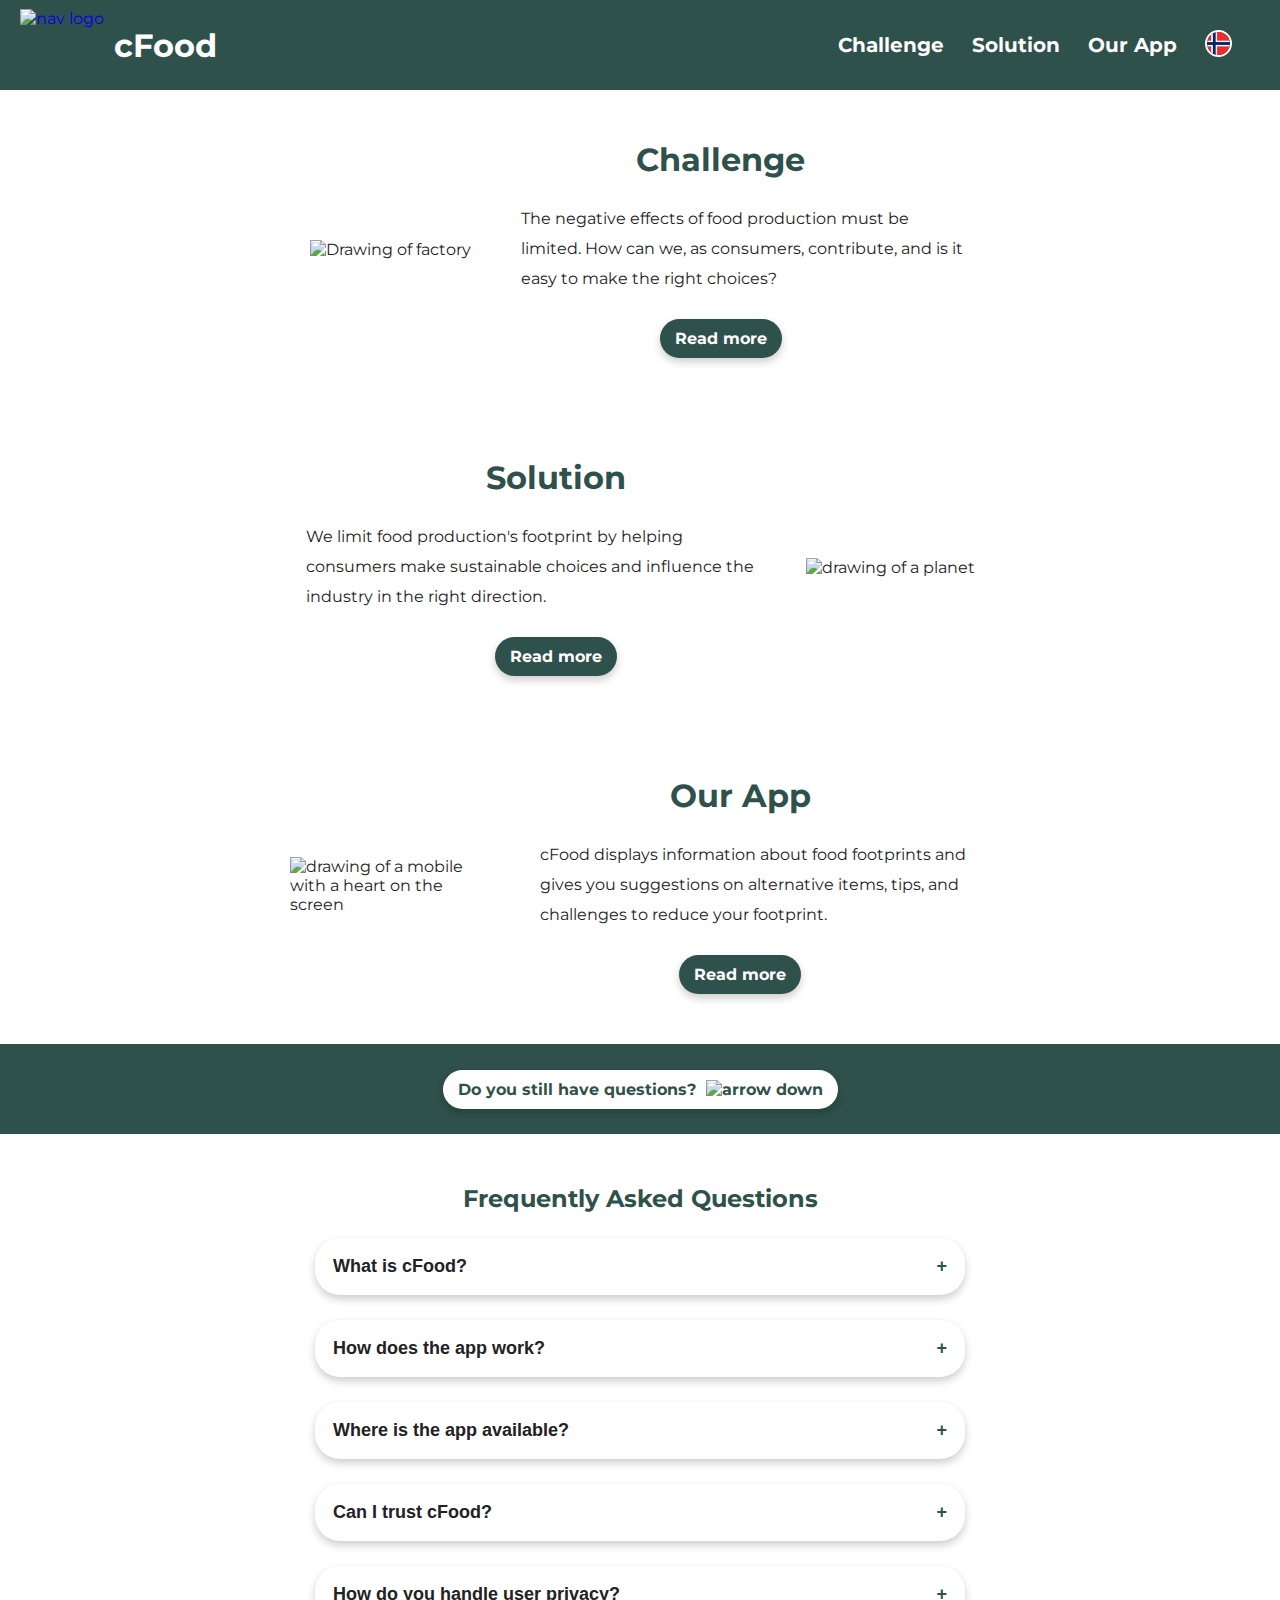
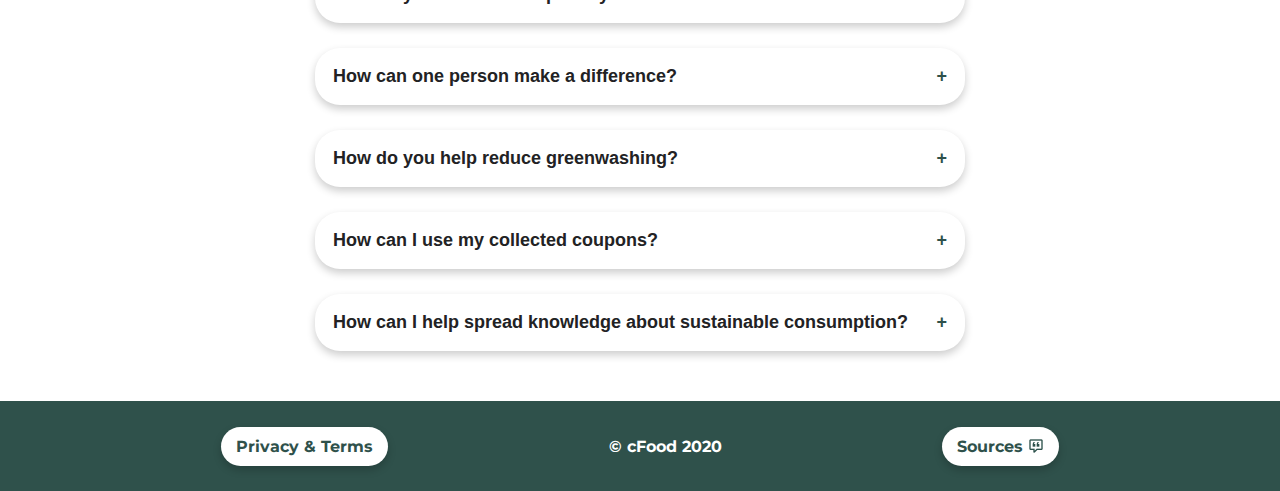
==== commit fff932ad: "engelsk retting" ====
--- a/en/index.html
+++ b/en/index.html
@@ -76,7 +76,7 @@
             <div class="section-text">
               <h1>Challenge</h1>
               <p>
-                The negative effects of food production must be limited. What can we, as consumers, contribute, and is
+                The negative effects of food production must be limited. How can we, as consumers, contribute, and is
                 it easy to make the right choices?
               </p>
 
@@ -266,4 +266,4 @@
   <!-- JAVASCRIPT IMPORTS END -->
 </body>
 
-</html>+</html>
